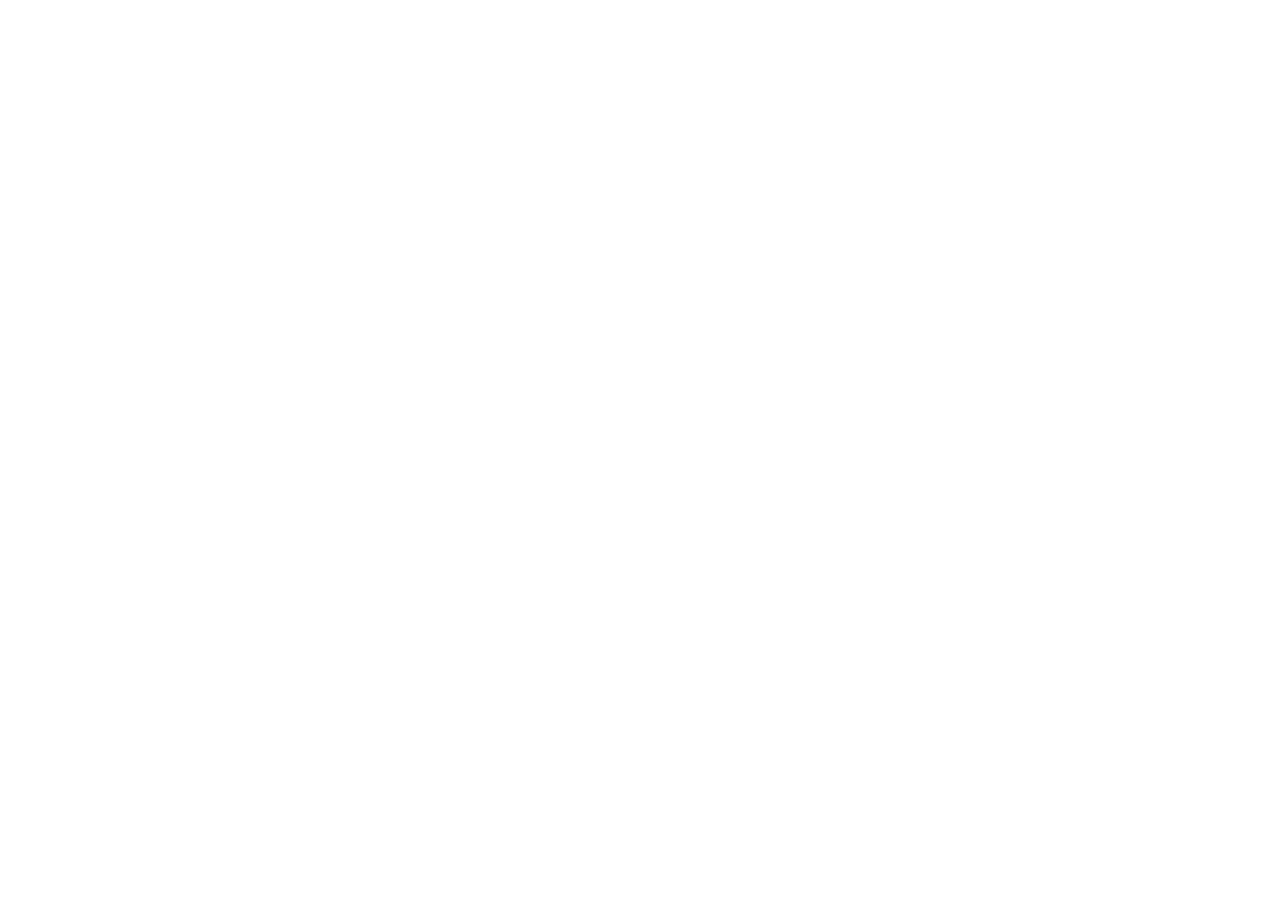
==== index.html @ 281f4367 "pull changes" ====
<!DOCTYPE html>
<html lang="en">
<head>
    <meta charset="UTF-8">
    <meta name="viewport" content="width=device-width, initial-scale=1.0">
    <title>Register Form</title>
</head>
<body>
    
    
</body>
</html>
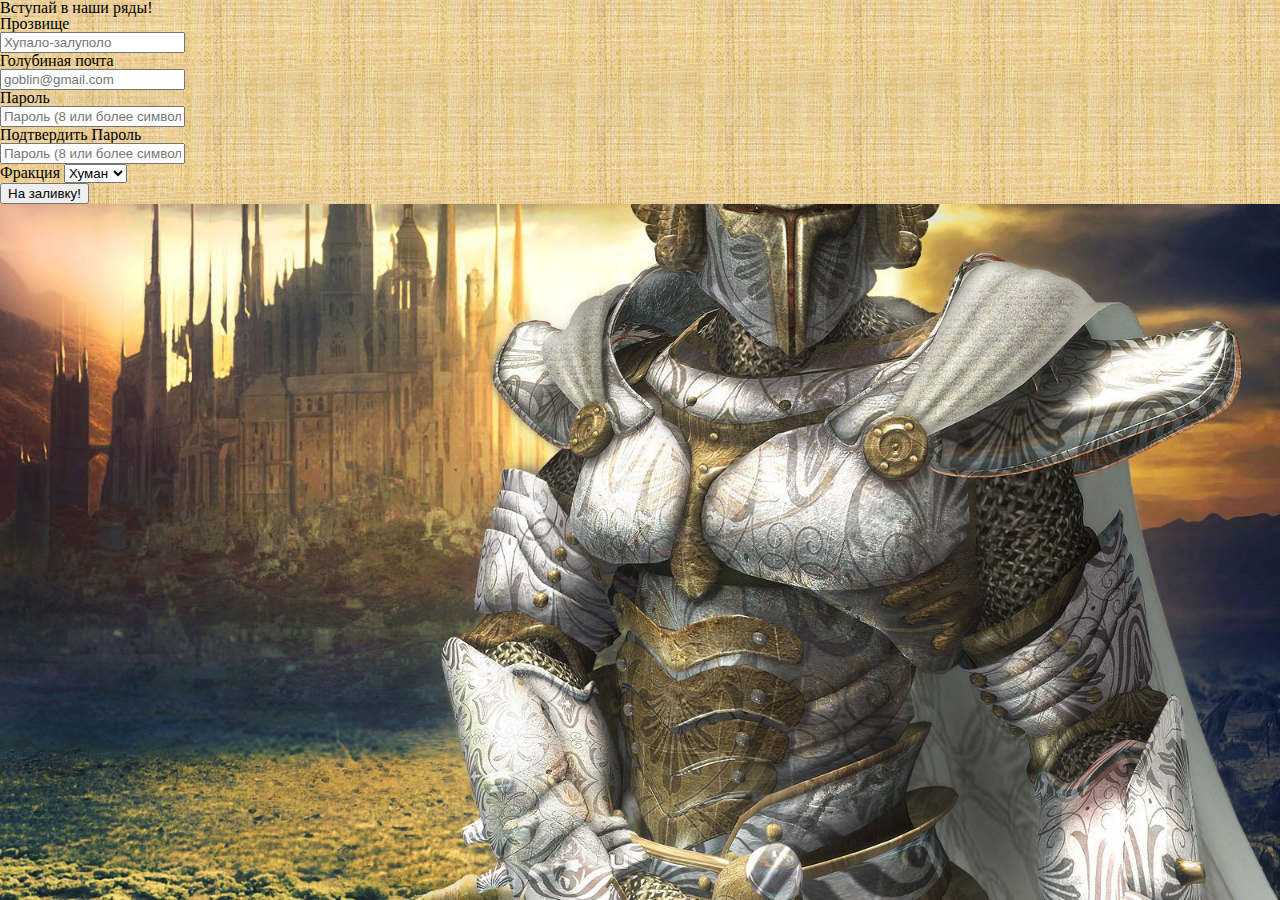
==== commit d0a2d79f: "Merge branch 'main' of https://github.com/Def-uIT/RegisterForm" ====
--- a/index.html
+++ b/index.html
@@ -4,9 +4,52 @@
     <meta charset="UTF-8">
     <meta name="viewport" content="width=device-width, initial-scale=1.0">
     <title>Register Form</title>
+    <link rel="stylesheet" href="./css/style.css">
+    
 </head>
 <body>
+    <form action="#" method="post">
+        <div id="title">Вступай в наши ряды!</div>
+        <div class="info">
+            <label for="nickname">Прозвище</label>
+            <div>
+                <input type="text" name="nickname" id="nickname" placeholder="Хупало-залуполо" required>
+            </div>
+        </div>
+        <div class="info">
+            <label for="email">Голубиная почта</label>
+            <div>
+                <input type="email" name="email" id="email" placeholder="goblin@gmail.com" required>
+            </div>
+        </div>
+        <div class="info">
+            <label for="password">Пароль</label>
+            <div>
+                <input type="password" name="password" id="password" placeholder="Пароль (8 или более символов)" required>
+            </div>
+        </div>
+        <div class="info">
+            <label for="password">Подтвердить Пароль</label>
+            <div>
+                <input type="password" name="password" id="password" placeholder="Пароль (8 или более символов)" required>
+            </div>
+        </div>
+        <div class="info">
+            <label for="fraction">Фракция</label>
+            <select name="fraction">
+                <option value="human">Хуман</option>
+                <option value="demon">Демон</option>
+                <option value="necr">Некр</option>
+                <option value="liga">Лига</option>
+                <option value="elf">Эльф</option>
+                <option value="mage">Маг</option>
+                <option value="gnome">Гном</option>
+                <option value="ork">Орк</option>
+              </select>
+        </div>
+        <button>На заливку!</button>
+    </form>
     
-    
+
 </body>
 </html>--- a/css/style.css
+++ b/css/style.css
@@ -0,0 +1,61 @@
+/* http://meyerweb.com/eric/tools/css/reset/ 
+   v2.0 | 20110126
+   License: none (public domain)
+*/
+
+html, body, div, span, applet, object, iframe,
+h1, h2, h3, h4, h5, h6, p, blockquote, pre,
+a, abbr, acronym, address, big, cite, code,
+del, dfn, em, img, ins, kbd, q, s, samp,
+small, strike, strong, sub, sup, tt, var,
+b, u, i, center,
+dl, dt, dd, ol, ul, li,
+fieldset, form, label, legend,
+table, caption, tbody, tfoot, thead, tr, th, td,
+article, aside, canvas, details, embed, 
+figure, figcaption, footer, header, hgroup, 
+menu, nav, output, ruby, section, summary,
+time, mark, audio, video {
+	margin: 0;
+	padding: 0;
+	border: 0;
+	font-size: 100%;
+	font: inherit;
+	vertical-align: baseline;
+}
+/* HTML5 display-role reset for older browsers */
+article, aside, details, figcaption, figure, 
+footer, header, hgroup, menu, nav, section {
+	display: block;
+}
+body {
+	line-height: 1;
+}
+ol, ul {
+	list-style: none;
+}
+blockquote, q {
+	quotes: none;
+}
+blockquote:before, blockquote:after,
+q:before, q:after {
+	content: '';
+	content: none;
+}
+table {
+	border-collapse: collapse;
+	border-spacing: 0;
+}
+  
+
+body {
+    background-color: #de8df7;
+    background-image: url('../img/336173.jpg');
+    background-size: cover;
+    background-position: top;
+    background-attachment: fixed;
+}
+
+form {
+	background-image: url('../img/Рисунок1.jpg');
+}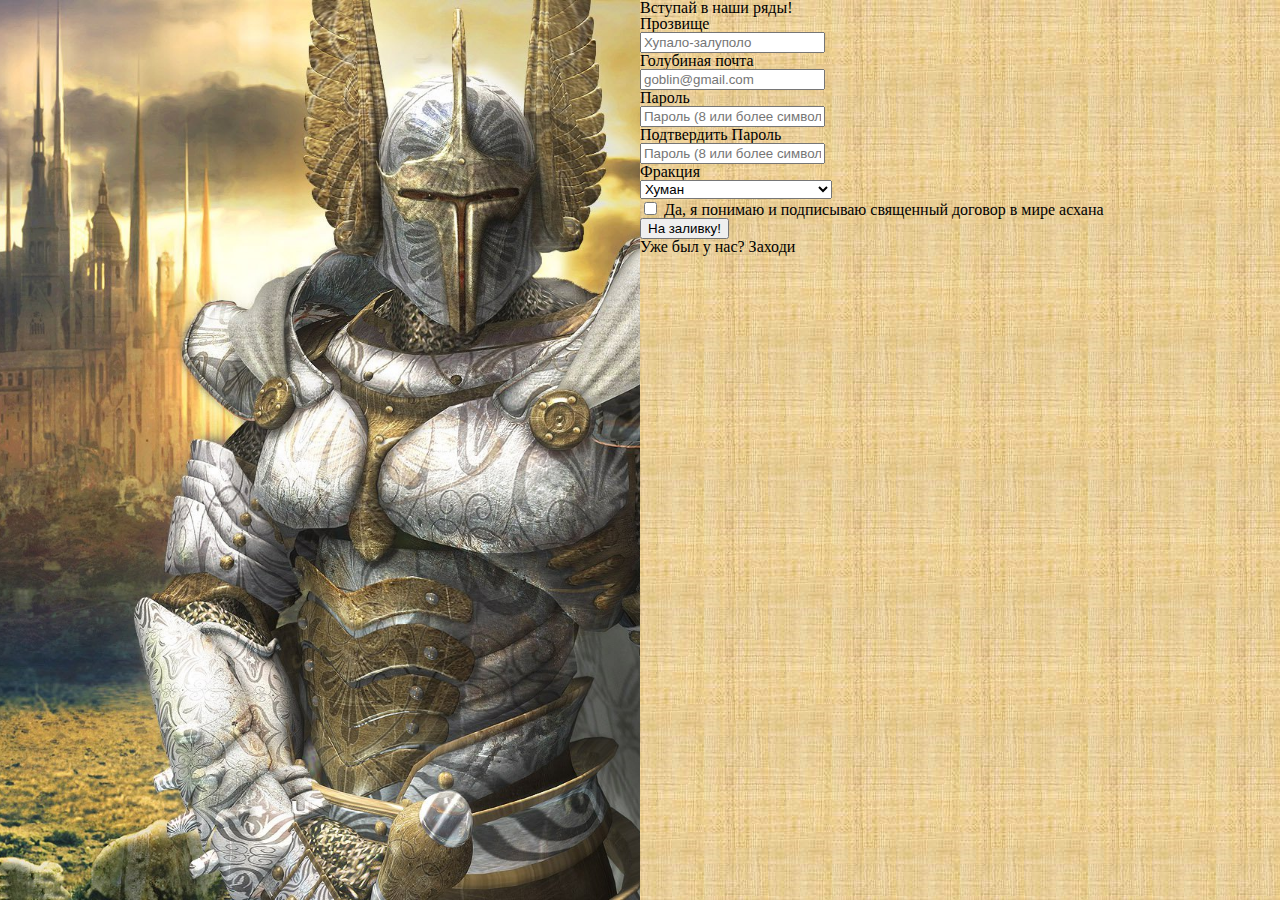
==== commit 1eb39143: "set up background (again), start align form" ====
--- a/index.html
+++ b/index.html
@@ -5,50 +5,67 @@
     <meta name="viewport" content="width=device-width, initial-scale=1.0">
     <title>Register Form</title>
     <link rel="stylesheet" href="./css/style.css">
-    
+
 </head>
 <body>
-    <form action="#" method="post">
-        <div id="title">Вступай в наши ряды!</div>
-        <div class="info">
-            <label for="nickname">Прозвище</label>
-            <div>
-                <input type="text" name="nickname" id="nickname" placeholder="Хупало-залуполо" required>
-            </div>
+    <div class="main">
+        <div class="background"></div>
+        <div class="form">
+            <form action="#" method="post">
+                <h2 id="title">Вступай в наши ряды!</h2>
+                <div class="input">
+                    <label for="nickname">Прозвище</label>
+                    <div>
+                        <input type="text" name="nickname" id="nickname" placeholder="Хупало-залуполо" required>
+                    </div>
+                </div>
+                <div class="input">
+                    <label for="email">Голубиная почта</label>
+                    <div>
+                        <input type="email" name="email" id="email" placeholder="goblin@gmail.com" required>
+                    </div>
+                </div>
+                <div class="input">
+                    <label for="password">Пароль</label>
+                    <div>
+                        <input type="password" name="password" id="password" placeholder="Пароль (8 или более символов)" required>
+                    </div>
+                </div>
+                <div class="input">
+                    <label for="password">Подтвердить Пароль</label>
+                    <div>
+                        <input type="password" name="password" id="password" placeholder="Пароль (8 или более символов)" required>
+                    </div>
+                </div>
+                <div class="input">
+                    <label for="fraction">Фракция</label>
+                    <select name="fraction">
+                        <option value="human">Хуман</option>
+                        <option value="demon">Демон</option>
+                        <option value="necr">Некр</option>
+                        <option value="liga">Лига</option>
+                        <option value="elf">Эльф</option>
+                        <option value="mage">Маг</option>
+                        <option value="gnome">Гном</option>
+                        <option value="ork">Орк</option>
+                      </select>
+                </div>
+                <div class="rules">
+                    <input type="checkbox" id="checkbox">
+                    <label for="checkbox">Да, я понимаю и подписываю священный договор в мире асхана</label>
+                </div>
+                <div class="submit">
+                    <button type="submit">На заливку!</button>
+                </div>
+                <div class="have-already">
+                    Уже был у нас? Заходи
+                </div>
+                
+            </form>
         </div>
-        <div class="info">
-            <label for="email">Голубиная почта</label>
-            <div>
-                <input type="email" name="email" id="email" placeholder="goblin@gmail.com" required>
-            </div>
-        </div>
-        <div class="info">
-            <label for="password">Пароль</label>
-            <div>
-                <input type="password" name="password" id="password" placeholder="Пароль (8 или более символов)" required>
-            </div>
-        </div>
-        <div class="info">
-            <label for="password">Подтвердить Пароль</label>
-            <div>
-                <input type="password" name="password" id="password" placeholder="Пароль (8 или более символов)" required>
-            </div>
-        </div>
-        <div class="info">
-            <label for="fraction">Фракция</label>
-            <select name="fraction">
-                <option value="human">Хуман</option>
-                <option value="demon">Демон</option>
-                <option value="necr">Некр</option>
-                <option value="liga">Лига</option>
-                <option value="elf">Эльф</option>
-                <option value="mage">Маг</option>
-                <option value="gnome">Гном</option>
-                <option value="ork">Орк</option>
-              </select>
-        </div>
-        <button>На заливку!</button>
-    </form>
+        
+    </div>
+    
     
 
 </body>
--- a/css/style.css
+++ b/css/style.css
@@ -28,6 +28,9 @@
 footer, header, hgroup, menu, nav, section {
 	display: block;
 }
+:root {
+	box-sizing: border-box;
+}
 body {
 	line-height: 1;
 }
@@ -46,16 +49,33 @@
 	border-collapse: collapse;
 	border-spacing: 0;
 }
-  
 
-body {
-    background-color: #de8df7;
-    background-image: url('../img/336173.jpg');
-    background-size: cover;
-    background-position: top;
-    background-attachment: fixed;
+.main {
+	display: flex;
+	width: 100vw;
+	height: 100vh;
+	flex-flow: row wrap;
 }
 
-form {
+.background {
+	background-image: url('../img/336173.jpg');
+	background-position: top;
+	background-size:cover;
+	background-repeat: no-repeat;
+	width: 50vw;
+}
+
+.form {
+	width: 50vw;
 	background-image: url('../img/Рисунок1.jpg');
-}+	display: flex;
+	flex-flow: column nowrap;
+	/* gap: 10px; */
+}
+
+.input {
+	display: flex;
+	flex-flow: column wrap;
+	width: 30%;
+}
+
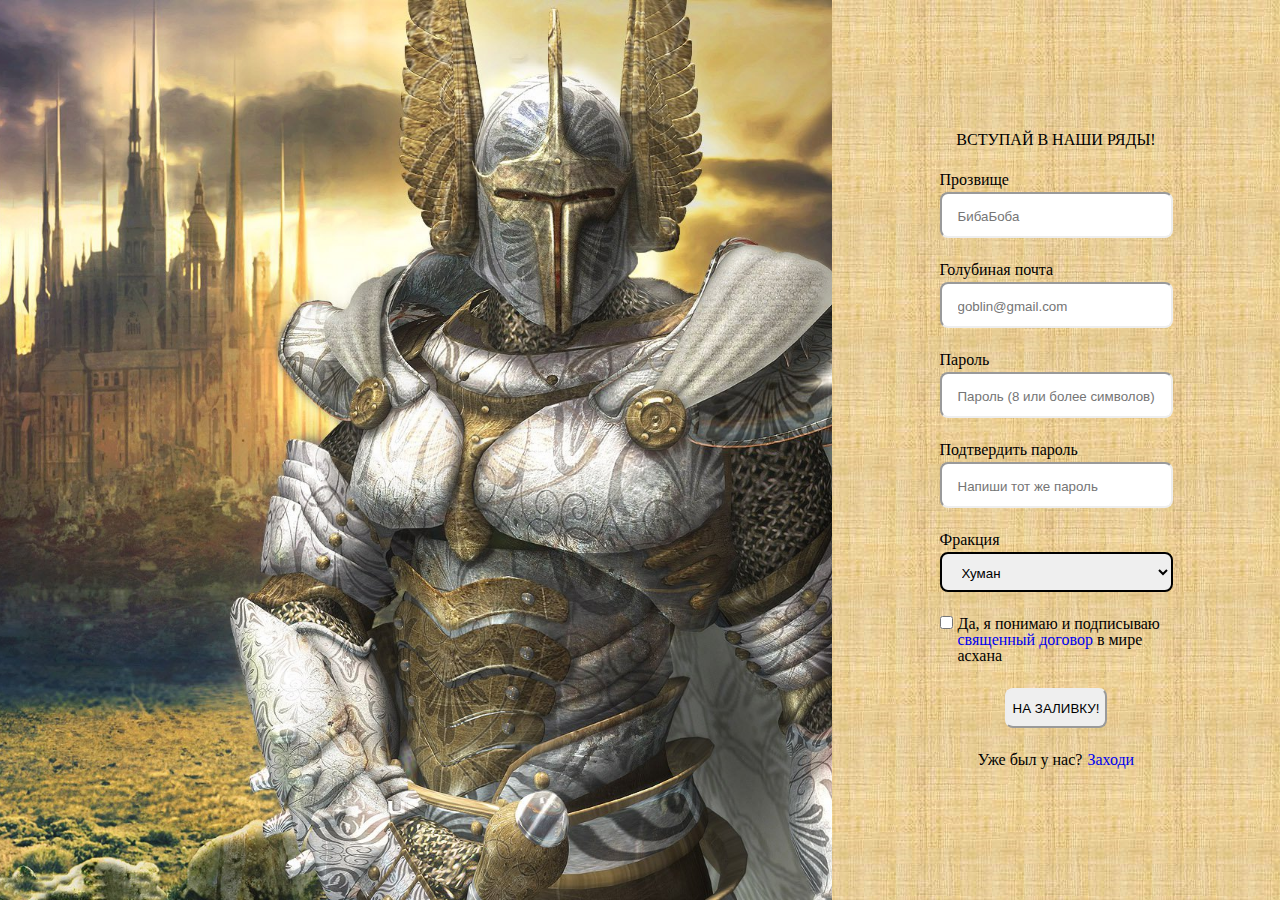
==== commit ead597d6: "Make mobile responsive" ====
--- a/index.html
+++ b/index.html
@@ -15,29 +15,21 @@
                 <h2 id="title">Вступай в наши ряды!</h2>
                 <div class="input">
                     <label for="nickname">Прозвище</label>
-                    <div>
-                        <input type="text" name="nickname" id="nickname" placeholder="Хупало-залуполо" required>
-                    </div>
+                    <input type="text" name="nickname" id="nickname" placeholder="БибаБоба" required>
                 </div>
                 <div class="input">
                     <label for="email">Голубиная почта</label>
-                    <div>
-                        <input type="email" name="email" id="email" placeholder="goblin@gmail.com" required>
-                    </div>
+                    <input type="email" name="email" id="email" placeholder="goblin@gmail.com" required>
                 </div>
                 <div class="input">
                     <label for="password">Пароль</label>
-                    <div>
-                        <input type="password" name="password" id="password" placeholder="Пароль (8 или более символов)" required>
-                    </div>
+                    <input type="password" name="password" id="password" placeholder="Пароль (8 или более символов)" required>
                 </div>
                 <div class="input">
-                    <label for="password">Подтвердить Пароль</label>
-                    <div>
-                        <input type="password" name="password" id="password" placeholder="Пароль (8 или более символов)" required>
-                    </div>
+                    <label for="password">Подтвердить пароль</label>
+                    <input type="password" name="password" id="password" placeholder="Напиши тот же пароль" required>
                 </div>
-                <div class="input">
+                <div class="input" id="fraction">
                     <label for="fraction">Фракция</label>
                     <select name="fraction">
                         <option value="human">Хуман</option>
@@ -51,16 +43,14 @@
                       </select>
                 </div>
                 <div class="rules">
-                    <input type="checkbox" id="checkbox">
-                    <label for="checkbox">Да, я понимаю и подписываю священный договор в мире асхана</label>
+                    <label for="checkbox"><input type="checkbox" id="checkbox"><span>Да, я понимаю и подписываю <a href="#">священный договор</a> в мире асхана</span></label>
                 </div>
                 <div class="submit">
                     <button type="submit">На заливку!</button>
                 </div>
                 <div class="have-already">
-                    Уже был у нас? Заходи
+                    Уже был у нас? <a href="#">Заходи</a>
                 </div>
-                
             </form>
         </div>
         
--- a/css/style.css
+++ b/css/style.css
@@ -50,6 +50,22 @@
 	border-spacing: 0;
 }
 
+
+
+
+
+
+
+
+
+
+:root {
+	--input-border-width: 2px;
+	--input-border-color: e9e9e9;
+	--input-border-radius: 8px;
+	box-sizing: border-box;
+}
+
 .main {
 	display: flex;
 	width: 100vw;
@@ -62,20 +78,120 @@
 	background-position: top;
 	background-size:cover;
 	background-repeat: no-repeat;
-	width: 50vw;
+	width: 65vw;
 }
 
 .form {
-	width: 50vw;
+	width: 35vw;
 	background-image: url('../img/Рисунок1.jpg');
 	display: flex;
 	flex-flow: column nowrap;
-	/* gap: 10px; */
+	justify-content: center;
+}
+
+form > div {
+	margin-top: 24px;
+}
+
+.input label {
+	margin-bottom: 4px;
+}
+
+form {
+	display: flex;
+	flex-flow: column nowrap;
+	justify-content: center;
+	align-items: center;
+}
+
+h2,
+.input,
+#fraction,
+.rules,
+#submit,
+.have-already {
+	width: max(233px, 50%);
+}
+
+
+h2 {
+	display: flex;
+	justify-content: center;
+	text-transform: uppercase;
 }
 
 .input {
 	display: flex;
 	flex-flow: column wrap;
-	width: 30%;
 }
 
+input,
+select {
+	padding: 2px 16px 0px;
+}
+
+input,
+#fraction select,
+button {
+	height: 40px;
+	border-width: var(--input-border-width);
+	border-color: var(--input-border-color);
+	border-radius: var(--input-border-radius);
+}
+
+.rules {
+	display: flex;
+	flex-flow: row wrap;
+}
+
+.rules label {
+	display: flex;
+	align-items: start;
+	gap: 5px;
+}
+
+.rules label input {
+	height: auto;
+	width: auto;
+	margin: 0;
+	padding: 0;
+}
+
+button,
+.input select,
+.rules label,
+.rules label input {
+	cursor: pointer;
+}
+
+button {
+	text-transform: uppercase;
+	width: 100%;
+}
+
+.have-already {
+	display: flex;
+	justify-content: center;
+	gap: 5px;
+}
+
+a {
+	text-decoration: none;
+}
+
+@media (max-width: 700px) {
+	.main {
+		flex-flow: column;
+	}
+
+	.background {
+		width: 100vw;
+		height: 20vh;
+	}
+
+	.form {
+		width: 100vw;
+        height: 80vh;
+	}
+
+}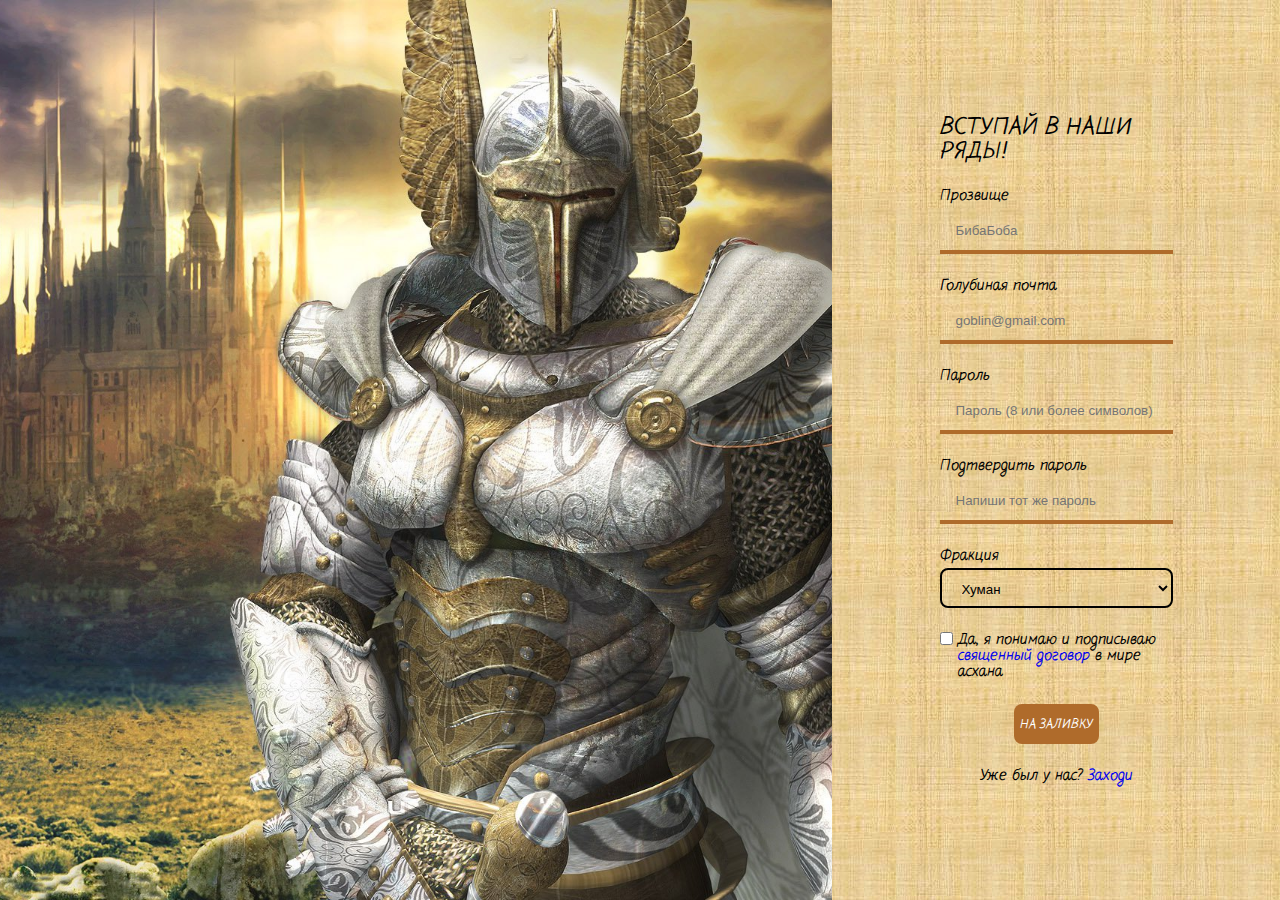
==== commit bfeadee5: "Style form (basic)" ====
--- a/index.html
+++ b/index.html
@@ -11,15 +11,15 @@
     <div class="main">
         <div class="background"></div>
         <div class="form">
-            <form action="#" method="post">
+            <form action="#">
                 <h2 id="title">Вступай в наши ряды!</h2>
                 <div class="input">
                     <label for="nickname">Прозвище</label>
-                    <input type="text" name="nickname" id="nickname" placeholder="БибаБоба" required>
+                    <input type="text" name="nickname" id="nickname" autocomplete="off" placeholder="БибаБоба" required>
                 </div>
                 <div class="input">
                     <label for="email">Голубиная почта</label>
-                    <input type="email" name="email" id="email" placeholder="goblin@gmail.com" required>
+                    <input type="email" name="email" id="email" autocomplete="off" placeholder="goblin@gmail.com" required>
                 </div>
                 <div class="input">
                     <label for="password">Пароль</label>
@@ -43,13 +43,13 @@
                       </select>
                 </div>
                 <div class="rules">
-                    <label for="checkbox"><input type="checkbox" id="checkbox"><span>Да, я понимаю и подписываю <a href="#">священный договор</a> в мире асхана</span></label>
+                    <label for="checkbox"><input type="checkbox" id="checkbox" required><span>Да, я понимаю и подписываю <a href="#">священный договор</a> в мире асхана</span></label>
                 </div>
                 <div class="submit">
-                    <button type="submit">На заливку!</button>
+                    <button type="submit">На заливку</button>
                 </div>
                 <div class="have-already">
-                    Уже был у нас? <a href="#">Заходи</a>
+                    Уже был у нас? <a href="./rules.html">Заходи</a>
                 </div>
             </form>
         </div>
--- a/css/style.css
+++ b/css/style.css
@@ -56,7 +56,16 @@
 
 
 
-
+@font-face {
+	font-family: main-font;
+	src: url('../fonts/Flow.otf');
+		 
+  }
+  
+  body {
+	font-family: main-font, sans-serif;
+  }
+  
 
 
 :root {
@@ -118,6 +127,7 @@
 	display: flex;
 	justify-content: center;
 	text-transform: uppercase;
+	font-size: 24px;
 }
 
 .input {
@@ -139,6 +149,17 @@
 	border-radius: var(--input-border-radius);
 }
 
+input {
+	border-top: 0;
+	border-left: 0;
+	border-right: 0;
+	border-bottom: 4px solid rgb(175, 107, 43);
+	background: none;
+	border-radius: 0;
+	outline: none;
+}
+
+
 .rules {
 	display: flex;
 	flex-flow: row wrap;
@@ -164,9 +185,26 @@
 	cursor: pointer;
 }
 
+select {
+	background: none;
+}
+
 button {
 	text-transform: uppercase;
 	width: 100%;
+	background-color: rgb(175, 107, 43);
+	color: #fff;
+	border: none ;
+	font-family: main-font;
+}
+
+button:hover {
+	background-color: rgb(189, 121, 57);
+	transition: 0.5s;
+}
+
+button:active {
+	cursor: default;
 }
 
 .have-already {
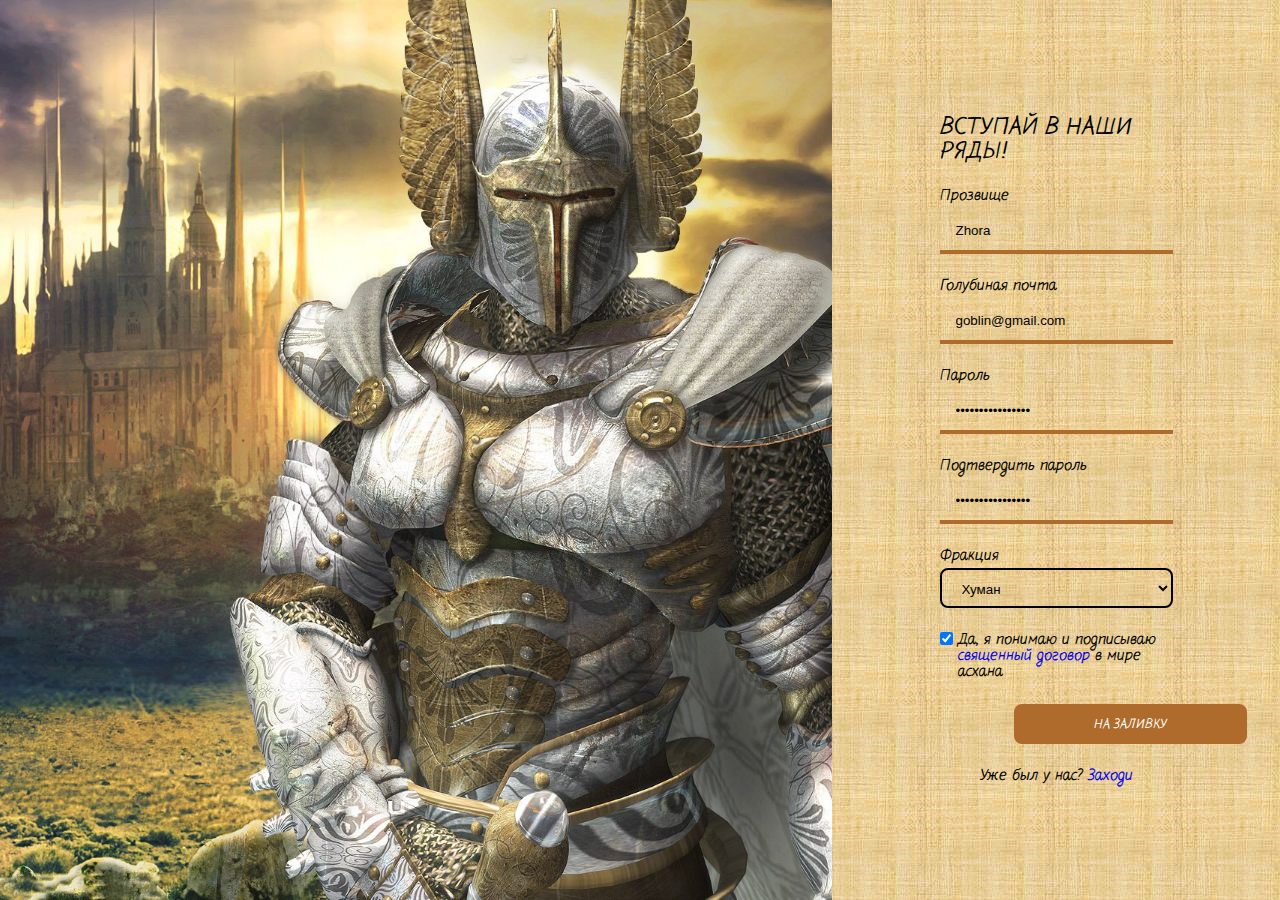
==== commit 5cb0fc21: "Autofill values and make button nuts" ====
--- a/index.html
+++ b/index.html
@@ -5,7 +5,7 @@
     <meta name="viewport" content="width=device-width, initial-scale=1.0">
     <title>Register Form</title>
     <link rel="stylesheet" href="./css/style.css">
-
+    <script src="./js/main.js" defer></script>
 </head>
 <body>
     <div class="main">
@@ -26,8 +26,8 @@
                     <input type="password" name="password" id="password" placeholder="Пароль (8 или более символов)" required>
                 </div>
                 <div class="input">
-                    <label for="password">Подтвердить пароль</label>
-                    <input type="password" name="password" id="password" placeholder="Напиши тот же пароль" required>
+                    <label for="confirmPassword">Подтвердить пароль</label>
+                    <input type="password" name="confirmPassword" id="confirmPassword" placeholder="Напиши тот же пароль" required>
                 </div>
                 <div class="input" id="fraction">
                     <label for="fraction">Фракция</label>
@@ -46,7 +46,7 @@
                     <label for="checkbox"><input type="checkbox" id="checkbox" required><span>Да, я понимаю и подписываю <a href="#">священный договор</a> в мире асхана</span></label>
                 </div>
                 <div class="submit">
-                    <button type="submit">На заливку</button>
+                    <button type="submit" id="submit">На заливку</button>
                 </div>
                 <div class="have-already">
                     Уже был у нас? <a href="./rules.html">Заходи</a>
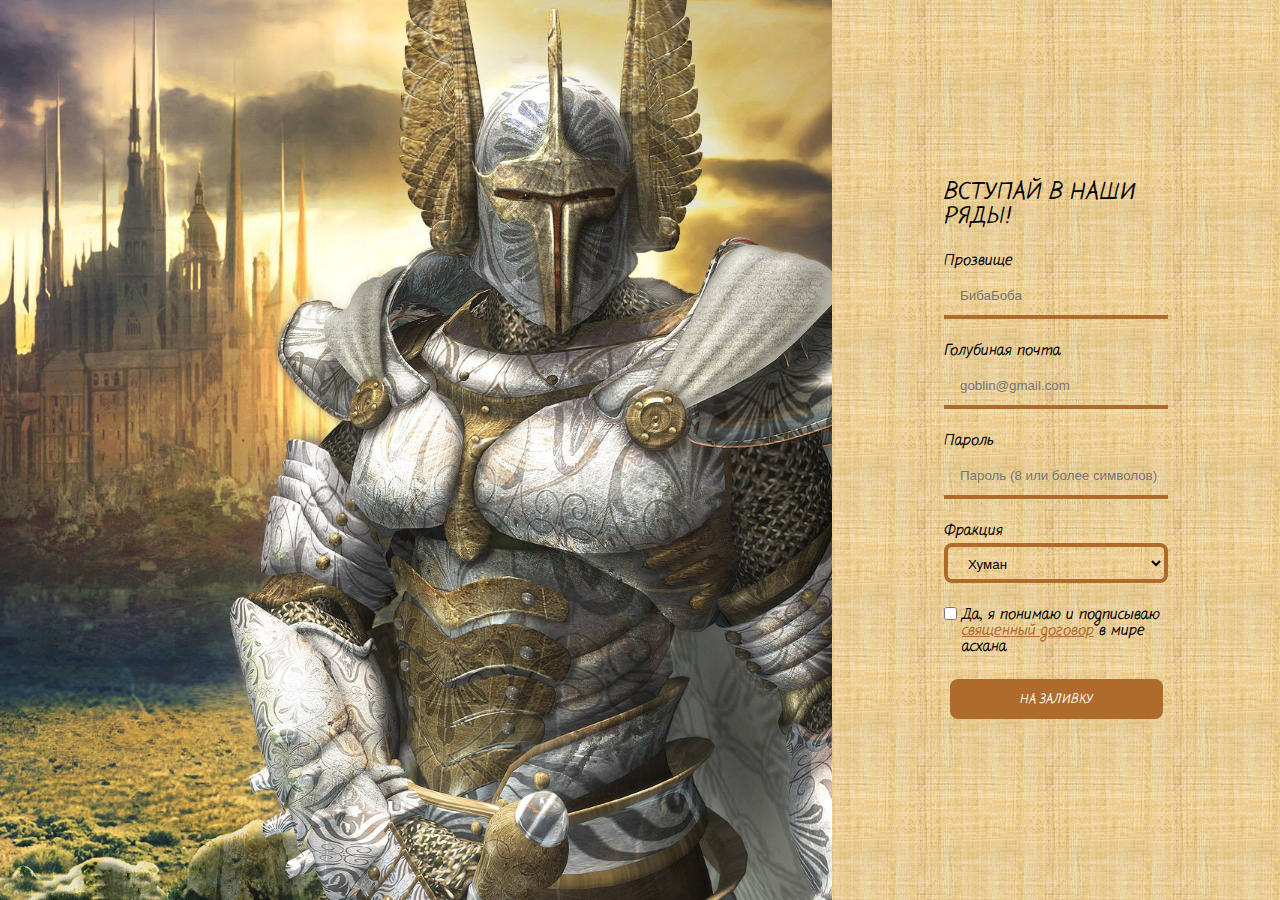
==== commit 7c09d6e8: "Reduce extra elements | Style elements | Add js logic" ====
--- a/index.html
+++ b/index.html
@@ -3,9 +3,10 @@
 <head>
     <meta charset="UTF-8">
     <meta name="viewport" content="width=device-width, initial-scale=1.0">
-    <title>Register Form</title>
+    <title>Регистрация</title>
     <link rel="stylesheet" href="./css/style.css">
     <script src="./js/main.js" defer></script>
+    <link rel="icon" href="./img/Без имени-1.png" type="image/x-icon">
 </head>
 <body>
     <div class="main">
@@ -25,13 +26,13 @@
                     <label for="password">Пароль</label>
                     <input type="password" name="password" id="password" placeholder="Пароль (8 или более символов)" required>
                 </div>
-                <div class="input">
+                <!-- <div class="input">
                     <label for="confirmPassword">Подтвердить пароль</label>
                     <input type="password" name="confirmPassword" id="confirmPassword" placeholder="Напиши тот же пароль" required>
-                </div>
+                </div> -->
                 <div class="input" id="fraction">
                     <label for="fraction">Фракция</label>
-                    <select name="fraction">
+                    <select name="fraction" id="select">
                         <option value="human">Хуман</option>
                         <option value="demon">Демон</option>
                         <option value="necr">Некр</option>
@@ -43,14 +44,14 @@
                       </select>
                 </div>
                 <div class="rules">
-                    <label for="checkbox"><input type="checkbox" id="checkbox" required><span>Да, я понимаю и подписываю <a href="#">священный договор</a> в мире асхана</span></label>
+                    <label for="checkbox"><input type="checkbox" id="checkbox" required><span>Да, я понимаю и подписываю <a href="./rules.html" target="_blank">священный договор</a> в мире асхана</span></label>
                 </div>
                 <div class="submit">
                     <button type="submit" id="submit">На заливку</button>
                 </div>
-                <div class="have-already">
-                    Уже был у нас? <a href="./rules.html">Заходи</a>
-                </div>
+                <!-- <div class="have-already">
+                    Уже был у нас? <a href="#" target="_blank">Заходи</a>
+                </div> -->
             </form>
         </div>
         
--- a/css/style.css
+++ b/css/style.css
@@ -64,14 +64,14 @@
   
   body {
 	font-family: main-font, sans-serif;
+
   }
   
 
 
 :root {
-	--input-border-width: 2px;
-	--input-border-color: e9e9e9;
 	--input-border-radius: 8px;
+	--padding-edge: 120px 0px;
 	box-sizing: border-box;
 }
 
@@ -111,17 +111,16 @@
 	flex-flow: column nowrap;
 	justify-content: center;
 	align-items: center;
+	padding: var(--padding-edge);
 }
 
 h2,
 .input,
 #fraction,
 .rules,
-#submit,
 .have-already {
-	width: max(233px, 50%);
-}
-
+	width: max(213px, 50%);
+}
 
 h2 {
 	display: flex;
@@ -137,15 +136,13 @@
 
 input,
 select {
-	padding: 2px 16px 0px;
+	padding: 2px 0px 0px 16px;
 }
 
 input,
 #fraction select,
 button {
 	height: 40px;
-	border-width: var(--input-border-width);
-	border-color: var(--input-border-color);
 	border-radius: var(--input-border-radius);
 }
 
@@ -178,6 +175,10 @@
 	padding: 0;
 }
 
+.submit {
+	width: 213px;
+}
+
 button,
 .input select,
 .rules label,
@@ -187,6 +188,15 @@
 
 select {
 	background: none;
+	outline: none;
+	border: 4px solid rgb(175, 107, 43);
+}
+
+select:hover,
+input:hover {
+	background-color: rgb(175, 107, 43);
+	transition: 0.5s;
+	border-radius: 4px;
 }
 
 button {
@@ -200,11 +210,12 @@
 
 button:hover {
 	background-color: rgb(189, 121, 57);
-	transition: 0.5s;
+	transition: 0.1s;
 }
 
 button:active {
 	cursor: default;
+	background-color:rgb(175, 107, 43);
 }
 
 .have-already {
@@ -214,22 +225,60 @@
 }
 
 a {
-	text-decoration: none;
-}
-
-@media (max-width: 700px) {
+	text-decoration: underline;
+	color: rgb(175, 107, 43);
+}
+
+a:hover {
+	color: rgb(189, 121, 57);
+	transition: 0.1s;
+}
+
+a:visited {
+	color: rgb(175, 107, 43);
+}
+
+ol {
+	text-align: center;
+}
+
+li {
+	padding: 20px;
+}
+
+#comeback {
+	width: 120px;
+}
+
+#comeback a {
+	color: rgb(255, 255, 255);
+}
+
+.button-comeback {
+	text-align: center;
+	display: flex;
+	justify-content: center;
+	align-items: center;
+}
+
+@media only screen and (max-width: 700px) {
 	.main {
 		flex-flow: column;
+		height: auto;
+		
 	}
 
 	.background {
 		width: 100vw;
 		height: 20vh;
+		background-size: 100vw;
 	}
 
 	.form {
-		width: 100vw;
-        height: 80vh;
+		width: auto;
+		height: auto;
+		flex-flow: row wrap;
 	}
 
+	
 }